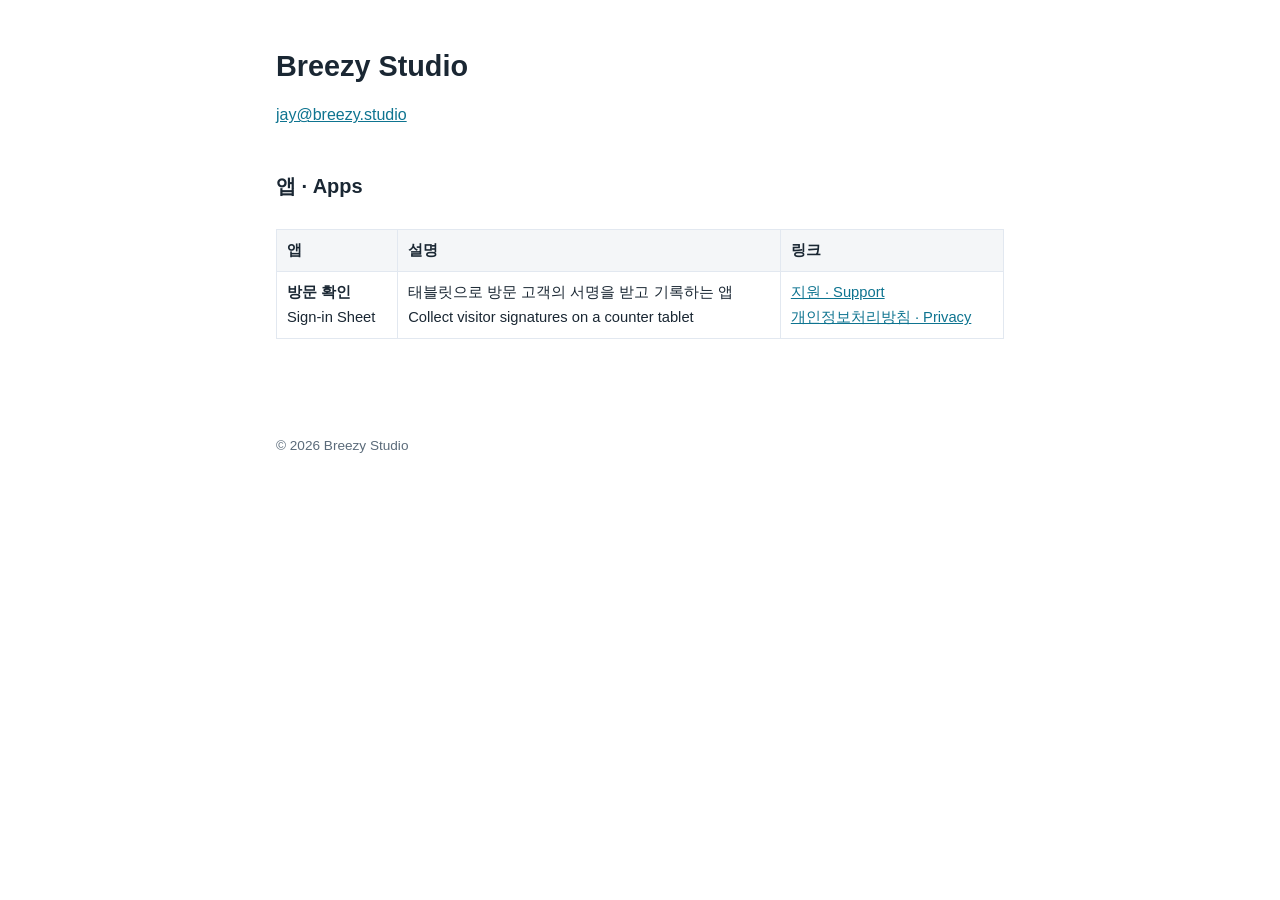
==== index.html @ 1c0f671f "Breezy Studio 사이트 첫 버전 - 루트: 앱 목록과 연락처 - /signin-sheet/privacy/: 방문 확인 개인정보처리방침 (시행일 2026-10-07) - /" ====
<!doctype html>
<html lang="ko">
<head>
<meta charset="utf-8">
<meta name="viewport" content="width=device-width, initial-scale=1">
<title>Breezy Studio</title>
<meta name="color-scheme" content="light dark">
<link rel="stylesheet" href="/assets/site.css">
</head>
<body>
<main>
  <h1>Breezy Studio</h1>
  <p class="meta"><a href="mailto:jay@breezy.studio">jay@breezy.studio</a></p>

  <h2>앱 · Apps</h2>
  <div class="table-wrap">
    <table>
      <thead><tr><th>앱</th><th>설명</th><th>링크</th></tr></thead>
      <tbody>
        <tr>
          <td><strong>방문 확인</strong><br>Sign-in Sheet</td>
          <td>태블릿으로 방문 고객의 서명을 받고 기록하는 앱<br>Collect visitor signatures on a counter tablet</td>
          <td><a href="/signin-sheet/support/">지원 · Support</a><br><a href="/signin-sheet/privacy/">개인정보처리방침 · Privacy</a></td>
        </tr>
      </tbody>
    </table>
  </div>
</main>
<footer>© 2026 Breezy Studio</footer>
</body>
</html>
---- assets/site.css ----
:root {
  --bg: #ffffff;
  --ink: #1a2733;
  --sub: #5b6b7a;
  --line: #e2e8f0;
  --head: #f4f6f8;
  --accent: #0e7490;
}

@media (prefers-color-scheme: dark) {
  :root {
    --bg: #0f1418;
    --ink: #e6edf3;
    --sub: #9aa8b5;
    --line: #2a333c;
    --head: #182028;
    --accent: #4fb3c8;
  }
}

* { box-sizing: border-box; }

body {
  margin: 0;
  background: var(--bg);
  color: var(--ink);
  font-family: -apple-system, BlinkMacSystemFont, "Apple SD Gothic Neo", "Noto Sans KR", "Segoe UI", sans-serif;
  font-size: 16px;
  line-height: 1.7;
  -webkit-text-size-adjust: 100%;
}

main { max-width: 760px; margin: 0 auto; padding: 48px 16px 80px; }

a { color: var(--accent); }

h1 { font-size: 1.8em; line-height: 1.3; margin: 0 0 .2em; }
h2 { font-size: 1.25em; margin: 2em 0 .6em; }
h3 { font-size: 1.05em; margin: 1.6em 0 .4em; }

.meta { color: var(--sub); margin-bottom: 2em; }

ul { padding-left: 1.3em; }

.table-wrap { overflow-x: auto; }
table { width: 100%; border-collapse: collapse; margin: 1em 0; font-size: .92em; }
th, td { border: 1px solid var(--line); padding: 8px 10px; text-align: left; vertical-align: top; }
th { background: var(--head); font-weight: 600; }

hr { margin: 3em 0; border: 0; border-top: 1px solid var(--line); }

nav.crumbs { font-size: .9em; color: var(--sub); margin-bottom: 1.5em; }
nav.crumbs a { color: var(--sub); }

footer { max-width: 760px; margin: 0 auto; padding: 0 16px 40px; color: var(--sub); font-size: .85em; }
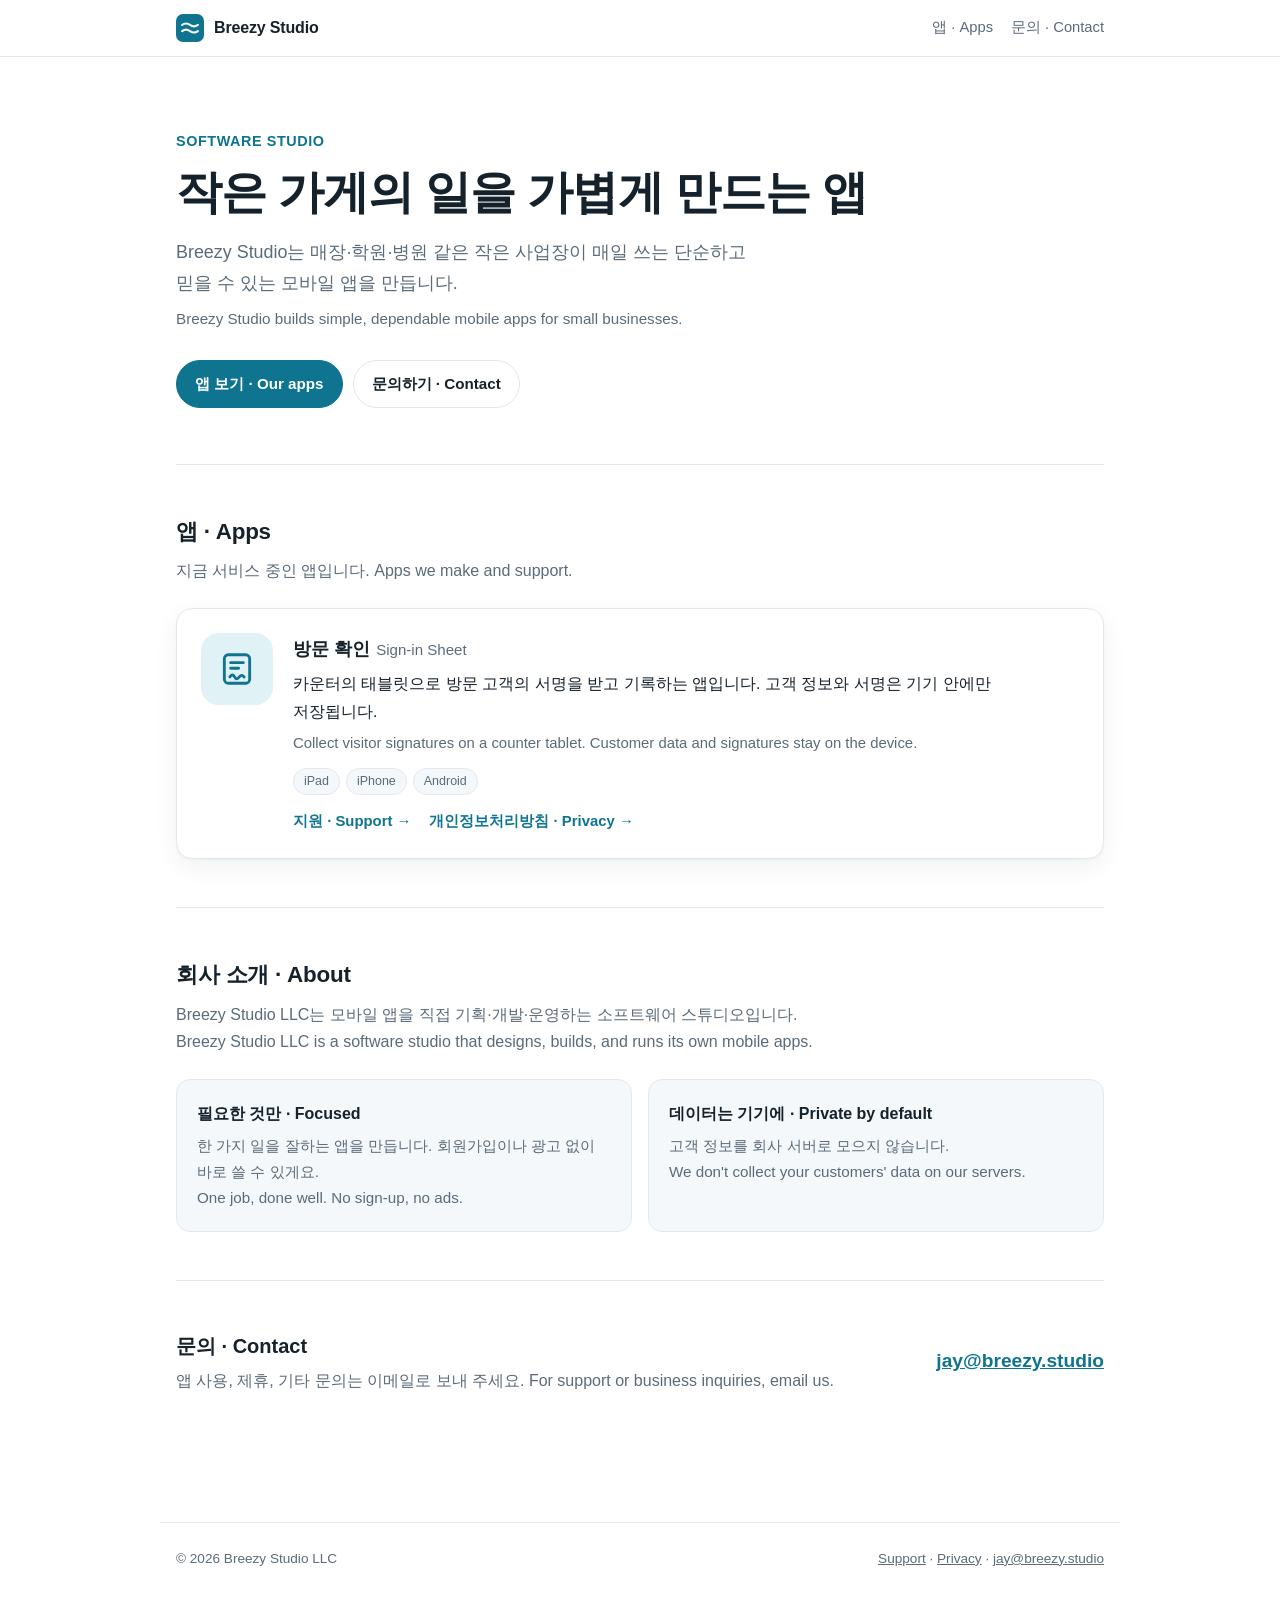
==== commit 84870d35: "회사 소개 사이트로 메인 페이지 개편 (BRE-35) - 헤더, 히어로, 앱 카드, 회사 소개, 문의 섹션 추가 - 로고/파비콘(assets/icon.svg) 추가, 지원·개인정보" ====
--- a/index.html
+++ b/index.html
@@ -4,28 +4,84 @@
 <meta charset="utf-8">
 <meta name="viewport" content="width=device-width, initial-scale=1">
 <title>Breezy Studio</title>
+<meta name="description" content="Breezy Studio는 작은 가게와 사업장을 위한 단순한 모바일 앱을 만듭니다. Breezy Studio builds simple mobile apps for small businesses.">
 <meta name="color-scheme" content="light dark">
+<link rel="icon" href="/assets/icon.svg" type="image/svg+xml">
 <link rel="stylesheet" href="/assets/site.css">
 </head>
 <body>
-<main>
-  <h1>Breezy Studio</h1>
-  <p class="meta"><a href="mailto:jay@breezy.studio">jay@breezy.studio</a></p>
+<header class="site-header">
+  <div class="inner">
+    <a class="brand" href="/"><img src="/assets/icon.svg" alt="" width="28" height="28"> Breezy Studio</a>
+    <nav class="site-nav">
+      <a href="#apps">앱 · Apps</a>
+      <a href="#contact">문의 · Contact</a>
+    </nav>
+  </div>
+</header>
 
-  <h2>앱 · Apps</h2>
-  <div class="table-wrap">
-    <table>
-      <thead><tr><th>앱</th><th>설명</th><th>링크</th></tr></thead>
-      <tbody>
-        <tr>
-          <td><strong>방문 확인</strong><br>Sign-in Sheet</td>
-          <td>태블릿으로 방문 고객의 서명을 받고 기록하는 앱<br>Collect visitor signatures on a counter tablet</td>
-          <td><a href="/signin-sheet/support/">지원 · Support</a><br><a href="/signin-sheet/privacy/">개인정보처리방침 · Privacy</a></td>
-        </tr>
-      </tbody>
-    </table>
-  </div>
+<main class="home">
+  <section class="hero">
+    <p class="eyebrow">Software Studio</p>
+    <h1>작은 가게의 일을 가볍게 만드는 앱</h1>
+    <p class="lead">Breezy Studio는 매장·학원·병원 같은 작은 사업장이 매일 쓰는 단순하고 믿을 수 있는 모바일 앱을 만듭니다.</p>
+    <p class="lead-en">Breezy Studio builds simple, dependable mobile apps for small businesses.</p>
+    <div class="actions">
+      <a class="btn primary" href="#apps">앱 보기 · Our apps</a>
+      <a class="btn" href="mailto:jay@breezy.studio">문의하기 · Contact</a>
+    </div>
+  </section>
+
+  <section class="section" id="apps">
+    <h2>앱 · Apps</h2>
+    <p class="section-sub">지금 서비스 중인 앱입니다. Apps we make and support.</p>
+
+    <article class="app-card">
+      <div class="app-icon" aria-hidden="true">
+        <svg viewBox="0 0 24 24" fill="none" stroke="currentColor" stroke-width="1.8" stroke-linecap="round" stroke-linejoin="round"><rect x="4" y="3" width="16" height="18" rx="2.5"/><path d="M8 8h8M8 11.5h5"/><path d="M7.5 17c1.2-1.6 2.2-1.6 3 0s1.8 1.6 3 0 2-1 3 0"/></svg>
+      </div>
+      <div>
+        <h3>방문 확인<small>Sign-in Sheet</small></h3>
+        <p>카운터의 태블릿으로 방문 고객의 서명을 받고 기록하는 앱입니다. 고객 정보와 서명은 기기 안에만 저장됩니다.</p>
+        <p class="en">Collect visitor signatures on a counter tablet. Customer data and signatures stay on the device.</p>
+        <div class="platforms"><span class="tag">iPad</span><span class="tag">iPhone</span><span class="tag">Android</span></div>
+        <div class="links">
+          <a href="/signin-sheet/support/">지원 · Support →</a>
+          <a href="/signin-sheet/privacy/">개인정보처리방침 · Privacy →</a>
+        </div>
+      </div>
+    </article>
+  </section>
+
+  <section class="section" id="about">
+    <h2>회사 소개 · About</h2>
+    <p class="section-sub">Breezy Studio LLC는 모바일 앱을 직접 기획·개발·운영하는 소프트웨어 스튜디오입니다.<br>Breezy Studio LLC is a software studio that designs, builds, and runs its own mobile apps.</p>
+    <div class="grid-2">
+      <div class="info">
+        <h3>필요한 것만 · Focused</h3>
+        <p>한 가지 일을 잘하는 앱을 만듭니다. 회원가입이나 광고 없이 바로 쓸 수 있게요.<br>One job, done well. No sign-up, no ads.</p>
+      </div>
+      <div class="info">
+        <h3>데이터는 기기에 · Private by default</h3>
+        <p>고객 정보를 회사 서버로 모으지 않습니다.<br>We don't collect your customers' data on our servers.</p>
+      </div>
+    </div>
+  </section>
+
+  <section class="section" id="contact">
+    <div class="contact">
+      <div>
+        <h2 style="margin:0 0 4px">문의 · Contact</h2>
+        <p>앱 사용, 제휴, 기타 문의는 이메일로 보내 주세요. For support or business inquiries, email us.</p>
+      </div>
+      <a class="email" href="mailto:jay@breezy.studio">jay@breezy.studio</a>
+    </div>
+  </section>
 </main>
-<footer>© 2026 Breezy Studio</footer>
+
+<footer class="site-footer">
+  <span>© 2026 Breezy Studio LLC</span>
+  <span><a href="/signin-sheet/support/">Support</a> · <a href="/signin-sheet/privacy/">Privacy</a> · <a href="mailto:jay@breezy.studio">jay@breezy.studio</a></span>
+</footer>
 </body>
 </html>
--- a/assets/site.css
+++ b/assets/site.css
@@ -1,20 +1,28 @@
 :root {
   --bg: #ffffff;
-  --ink: #1a2733;
+  --bg-soft: #f5f8fa;
+  --ink: #15212b;
   --sub: #5b6b7a;
   --line: #e2e8f0;
   --head: #f4f6f8;
+  --card: #ffffff;
   --accent: #0e7490;
+  --accent-soft: #e0f2f6;
+  --shadow: 0 1px 2px rgba(15, 30, 45, .04), 0 8px 24px rgba(15, 30, 45, .06);
 }
 
 @media (prefers-color-scheme: dark) {
   :root {
     --bg: #0f1418;
+    --bg-soft: #141b21;
     --ink: #e6edf3;
     --sub: #9aa8b5;
     --line: #2a333c;
     --head: #182028;
+    --card: #161e25;
     --accent: #4fb3c8;
+    --accent-soft: #15313a;
+    --shadow: 0 1px 2px rgba(0, 0, 0, .3), 0 8px 24px rgba(0, 0, 0, .25);
   }
 }
 
@@ -28,19 +36,33 @@
   font-size: 16px;
   line-height: 1.7;
   -webkit-text-size-adjust: 100%;
+  word-break: keep-all;
 }
-
-main { max-width: 760px; margin: 0 auto; padding: 48px 16px 80px; }
 
 a { color: var(--accent); }
 
-h1 { font-size: 1.8em; line-height: 1.3; margin: 0 0 .2em; }
+/* Site header */
+.site-header { border-bottom: 1px solid var(--line); }
+.site-header .inner {
+  max-width: 960px; margin: 0 auto; padding: 14px 16px;
+  display: flex; align-items: center; justify-content: space-between; gap: 16px;
+}
+.brand { display: inline-flex; align-items: center; gap: 10px; color: var(--ink); text-decoration: none; font-weight: 700; letter-spacing: -.01em; }
+.brand img { width: 28px; height: 28px; flex: none; }
+.site-nav { display: flex; gap: 18px; font-size: .92em; }
+.site-nav a { color: var(--sub); text-decoration: none; }
+.site-nav a:hover { color: var(--ink); }
+
+/* Document pages (support, privacy) */
+main { max-width: 760px; margin: 0 auto; padding: 48px 16px 80px; }
+
+h1 { font-size: 1.8em; line-height: 1.3; margin: 0 0 .2em; letter-spacing: -.02em; }
 h2 { font-size: 1.25em; margin: 2em 0 .6em; }
 h3 { font-size: 1.05em; margin: 1.6em 0 .4em; }
 
 .meta { color: var(--sub); margin-bottom: 2em; }
 
-ul { padding-left: 1.3em; }
+ul, ol { padding-left: 1.3em; }
 
 .table-wrap { overflow-x: auto; }
 table { width: 100%; border-collapse: collapse; margin: 1em 0; font-size: .92em; }
@@ -52,4 +74,65 @@
 nav.crumbs { font-size: .9em; color: var(--sub); margin-bottom: 1.5em; }
 nav.crumbs a { color: var(--sub); }
 
+/* Home page */
+main.home { max-width: 960px; padding-top: 0; }
+
+.hero { padding: 72px 0 56px; }
+.eyebrow { color: var(--accent); font-weight: 600; font-size: .9em; letter-spacing: .04em; text-transform: uppercase; margin: 0 0 12px; }
+.hero h1 { font-size: clamp(2em, 5vw, 2.9em); line-height: 1.2; margin: 0 0 16px; max-width: 18em; }
+.hero .lead { font-size: 1.12em; color: var(--sub); max-width: 34em; margin: 0; }
+.hero .lead-en { color: var(--sub); max-width: 34em; margin: 8px 0 0; font-size: .95em; }
+.hero .actions { display: flex; flex-wrap: wrap; gap: 10px; margin-top: 28px; }
+
+.btn {
+  display: inline-block; padding: 10px 18px; border-radius: 999px;
+  font-weight: 600; font-size: .95em; text-decoration: none;
+  border: 1px solid var(--line); color: var(--ink); background: var(--card);
+}
+.btn.primary { background: var(--accent); border-color: var(--accent); color: #fff; }
+@media (prefers-color-scheme: dark) { .btn.primary { color: #0f1418; } }
+
+.section { padding: 48px 0; border-top: 1px solid var(--line); }
+.section > h2 { margin: 0 0 6px; font-size: 1.4em; letter-spacing: -.01em; }
+.section > .section-sub { color: var(--sub); margin: 0 0 24px; }
+
+.app-card {
+  display: grid; grid-template-columns: 72px 1fr; gap: 20px; align-items: start;
+  padding: 24px; border: 1px solid var(--line); border-radius: 16px;
+  background: var(--card); box-shadow: var(--shadow);
+}
+.app-icon {
+  width: 72px; height: 72px; border-radius: 18px; display: grid; place-items: center;
+  background: var(--accent-soft); color: var(--accent);
+}
+.app-icon svg { width: 38px; height: 38px; }
+.app-card h3 { margin: 0; font-size: 1.15em; }
+.app-card h3 small { font-weight: 500; color: var(--sub); font-size: .82em; margin-left: 6px; }
+.app-card p { margin: 6px 0 0; }
+.app-card .en { color: var(--sub); font-size: .93em; }
+.app-card .platforms { display: flex; flex-wrap: wrap; gap: 6px; margin-top: 12px; }
+.tag { font-size: .78em; padding: 2px 10px; border-radius: 999px; background: var(--bg-soft); border: 1px solid var(--line); color: var(--sub); }
+.app-card .links { display: flex; flex-wrap: wrap; gap: 8px 18px; margin-top: 14px; font-size: .93em; font-weight: 600; }
+.app-card .links a { text-decoration: none; }
+
+.grid-2 { display: grid; grid-template-columns: repeat(2, 1fr); gap: 16px; }
+.info { padding: 20px; border-radius: 14px; background: var(--bg-soft); border: 1px solid var(--line); }
+.info h3 { margin: 0 0 6px; font-size: 1em; }
+.info p { margin: 0; color: var(--sub); font-size: .95em; }
+
+.contact { display: flex; flex-wrap: wrap; align-items: center; justify-content: space-between; gap: 16px; }
+.contact p { margin: 0; color: var(--sub); }
+.contact .email { font-size: 1.2em; font-weight: 600; }
+
+@media (max-width: 600px) {
+  .hero { padding: 48px 0 40px; }
+  .app-card { grid-template-columns: 1fr; gap: 14px; padding: 20px; }
+  .app-icon { width: 60px; height: 60px; border-radius: 15px; }
+  .grid-2 { grid-template-columns: 1fr; }
+  .site-nav { gap: 14px; }
+}
+
+/* Footer */
 footer { max-width: 760px; margin: 0 auto; padding: 0 16px 40px; color: var(--sub); font-size: .85em; }
+footer.site-footer { max-width: 960px; padding-top: 24px; border-top: 1px solid var(--line); display: flex; flex-wrap: wrap; justify-content: space-between; gap: 8px; }
+footer a { color: var(--sub); }
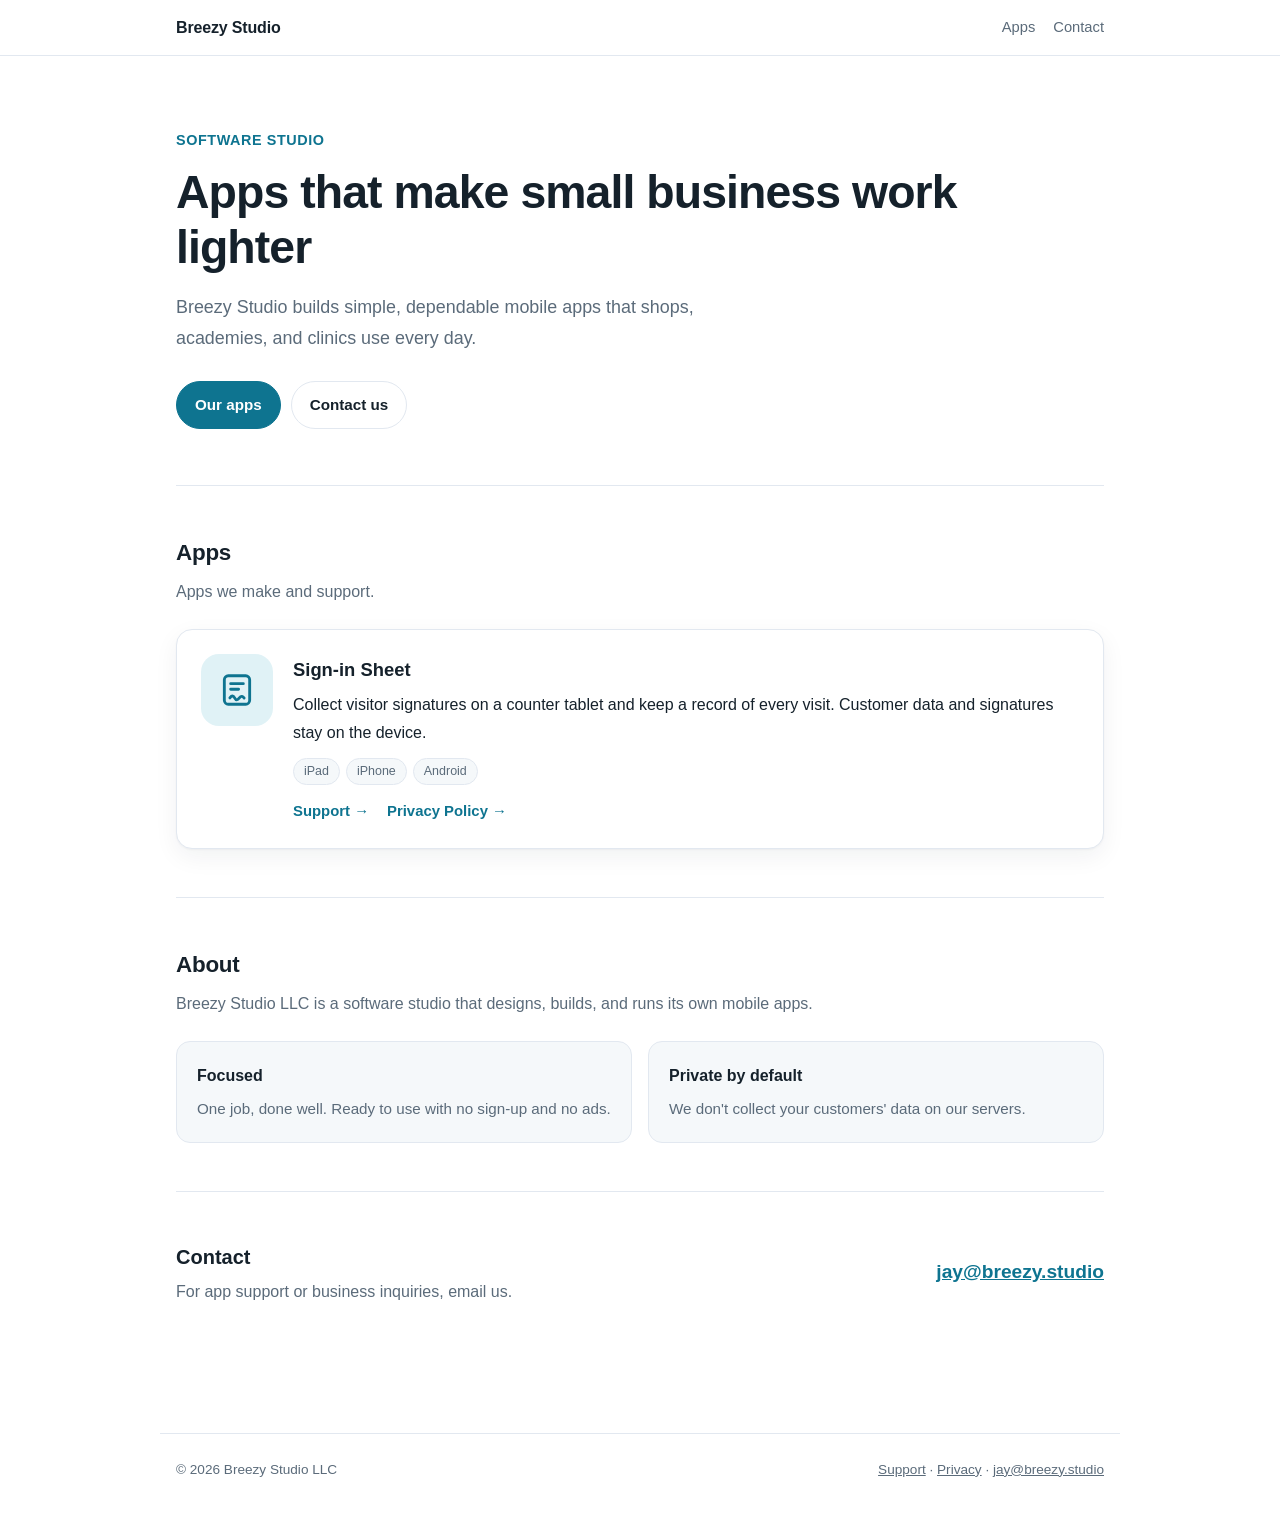
==== commit 09302f73: "사이트를 영어 중심으로 변경하고 회사 로고 제거 - 메인 페이지를 영어로 다시 작성 - 지원·개인정보 페이지는 영어를 먼저, 한국어를 아래에 배치 - 헤더 로고와 파비콘(asset" ====
--- a/index.html
+++ b/index.html
@@ -1,21 +1,20 @@
 <!doctype html>
-<html lang="ko">
+<html lang="en">
 <head>
 <meta charset="utf-8">
 <meta name="viewport" content="width=device-width, initial-scale=1">
 <title>Breezy Studio</title>
-<meta name="description" content="Breezy Studio는 작은 가게와 사업장을 위한 단순한 모바일 앱을 만듭니다. Breezy Studio builds simple mobile apps for small businesses.">
+<meta name="description" content="Breezy Studio LLC builds simple, dependable mobile apps for small businesses.">
 <meta name="color-scheme" content="light dark">
-<link rel="icon" href="/assets/icon.svg" type="image/svg+xml">
 <link rel="stylesheet" href="/assets/site.css">
 </head>
 <body>
 <header class="site-header">
   <div class="inner">
-    <a class="brand" href="/"><img src="/assets/icon.svg" alt="" width="28" height="28"> Breezy Studio</a>
+    <a class="brand" href="/">Breezy Studio</a>
     <nav class="site-nav">
-      <a href="#apps">앱 · Apps</a>
-      <a href="#contact">문의 · Contact</a>
+      <a href="#apps">Apps</a>
+      <a href="#contact">Contact</a>
     </nav>
   </div>
 </header>
@@ -23,47 +22,45 @@
 <main class="home">
   <section class="hero">
     <p class="eyebrow">Software Studio</p>
-    <h1>작은 가게의 일을 가볍게 만드는 앱</h1>
-    <p class="lead">Breezy Studio는 매장·학원·병원 같은 작은 사업장이 매일 쓰는 단순하고 믿을 수 있는 모바일 앱을 만듭니다.</p>
-    <p class="lead-en">Breezy Studio builds simple, dependable mobile apps for small businesses.</p>
+    <h1>Apps that make small business work lighter</h1>
+    <p class="lead">Breezy Studio builds simple, dependable mobile apps that shops, academies, and clinics use every day.</p>
     <div class="actions">
-      <a class="btn primary" href="#apps">앱 보기 · Our apps</a>
-      <a class="btn" href="mailto:jay@breezy.studio">문의하기 · Contact</a>
+      <a class="btn primary" href="#apps">Our apps</a>
+      <a class="btn" href="mailto:jay@breezy.studio">Contact us</a>
     </div>
   </section>
 
   <section class="section" id="apps">
-    <h2>앱 · Apps</h2>
-    <p class="section-sub">지금 서비스 중인 앱입니다. Apps we make and support.</p>
+    <h2>Apps</h2>
+    <p class="section-sub">Apps we make and support.</p>
 
     <article class="app-card">
       <div class="app-icon" aria-hidden="true">
         <svg viewBox="0 0 24 24" fill="none" stroke="currentColor" stroke-width="1.8" stroke-linecap="round" stroke-linejoin="round"><rect x="4" y="3" width="16" height="18" rx="2.5"/><path d="M8 8h8M8 11.5h5"/><path d="M7.5 17c1.2-1.6 2.2-1.6 3 0s1.8 1.6 3 0 2-1 3 0"/></svg>
       </div>
       <div>
-        <h3>방문 확인<small>Sign-in Sheet</small></h3>
-        <p>카운터의 태블릿으로 방문 고객의 서명을 받고 기록하는 앱입니다. 고객 정보와 서명은 기기 안에만 저장됩니다.</p>
-        <p class="en">Collect visitor signatures on a counter tablet. Customer data and signatures stay on the device.</p>
+        <h3>Sign-in Sheet</h3>
+        <p>Collect visitor signatures on a counter tablet and keep a record of every visit. Customer data and signatures stay on the device.</p>
         <div class="platforms"><span class="tag">iPad</span><span class="tag">iPhone</span><span class="tag">Android</span></div>
         <div class="links">
-          <a href="/signin-sheet/support/">지원 · Support →</a>
-          <a href="/signin-sheet/privacy/">개인정보처리방침 · Privacy →</a>
+          <a href="/signin-sheet/support/">Support →</a>
+          <a href="/signin-sheet/privacy/">Privacy Policy →</a>
         </div>
       </div>
     </article>
   </section>
 
   <section class="section" id="about">
-    <h2>회사 소개 · About</h2>
-    <p class="section-sub">Breezy Studio LLC는 모바일 앱을 직접 기획·개발·운영하는 소프트웨어 스튜디오입니다.<br>Breezy Studio LLC is a software studio that designs, builds, and runs its own mobile apps.</p>
+    <h2>About</h2>
+    <p class="section-sub">Breezy Studio LLC is a software studio that designs, builds, and runs its own mobile apps.</p>
     <div class="grid-2">
       <div class="info">
-        <h3>필요한 것만 · Focused</h3>
-        <p>한 가지 일을 잘하는 앱을 만듭니다. 회원가입이나 광고 없이 바로 쓸 수 있게요.<br>One job, done well. No sign-up, no ads.</p>
+        <h3>Focused</h3>
+        <p>One job, done well. Ready to use with no sign-up and no ads.</p>
       </div>
       <div class="info">
-        <h3>데이터는 기기에 · Private by default</h3>
-        <p>고객 정보를 회사 서버로 모으지 않습니다.<br>We don't collect your customers' data on our servers.</p>
+        <h3>Private by default</h3>
+        <p>We don't collect your customers' data on our servers.</p>
       </div>
     </div>
   </section>
@@ -71,8 +68,8 @@
   <section class="section" id="contact">
     <div class="contact">
       <div>
-        <h2 style="margin:0 0 4px">문의 · Contact</h2>
-        <p>앱 사용, 제휴, 기타 문의는 이메일로 보내 주세요. For support or business inquiries, email us.</p>
+        <h2 style="margin:0 0 4px">Contact</h2>
+        <p>For app support or business inquiries, email us.</p>
       </div>
       <a class="email" href="mailto:jay@breezy.studio">jay@breezy.studio</a>
     </div>
--- a/assets/site.css
+++ b/assets/site.css
@@ -47,8 +47,7 @@
   max-width: 960px; margin: 0 auto; padding: 14px 16px;
   display: flex; align-items: center; justify-content: space-between; gap: 16px;
 }
-.brand { display: inline-flex; align-items: center; gap: 10px; color: var(--ink); text-decoration: none; font-weight: 700; letter-spacing: -.01em; }
-.brand img { width: 28px; height: 28px; flex: none; }
+.brand { color: var(--ink); text-decoration: none; font-weight: 700; letter-spacing: -.01em; }
 .site-nav { display: flex; gap: 18px; font-size: .92em; }
 .site-nav a { color: var(--sub); text-decoration: none; }
 .site-nav a:hover { color: var(--ink); }
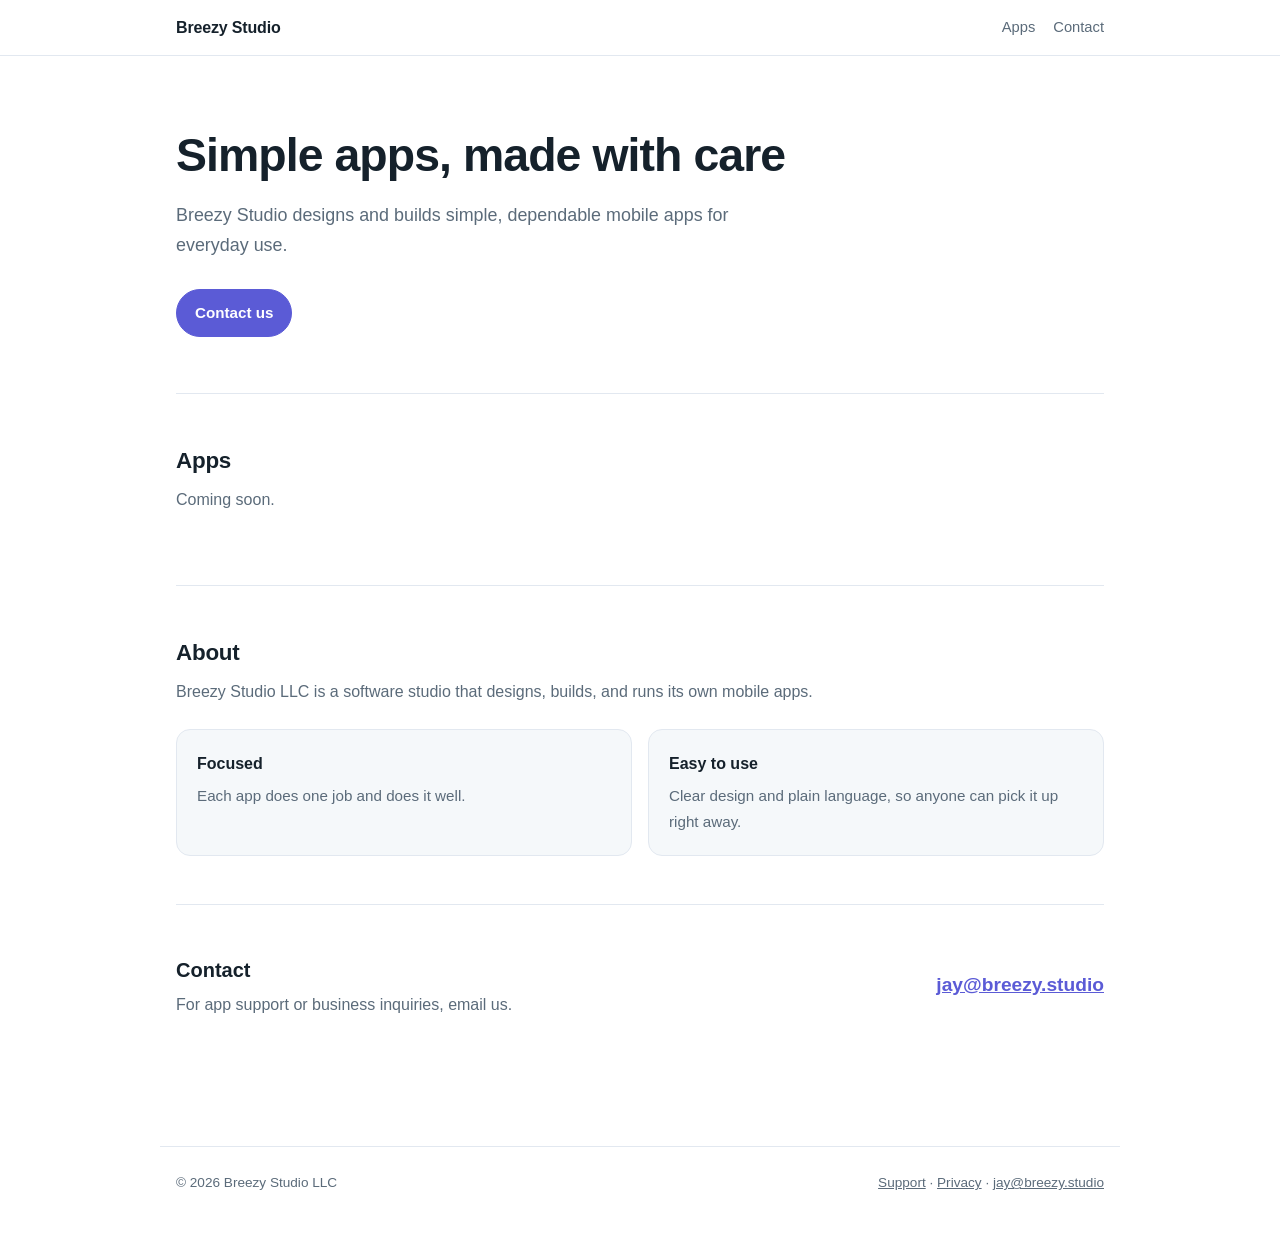
==== commit 3173df57: "메인 페이지 문구 정리와 강조색 변경 - 제목 위 "Software Studio" 문구 제거 - 첫 화면과 회사 소개 문구를 특정 앱·고객층에 묶이지 않게 변경 - Our apps" ====
--- a/index.html
+++ b/index.html
@@ -4,7 +4,7 @@
 <meta charset="utf-8">
 <meta name="viewport" content="width=device-width, initial-scale=1">
 <title>Breezy Studio</title>
-<meta name="description" content="Breezy Studio LLC builds simple, dependable mobile apps for small businesses.">
+<meta name="description" content="Breezy Studio LLC designs and builds simple, dependable mobile apps.">
 <meta name="color-scheme" content="light dark">
 <link rel="stylesheet" href="/assets/site.css">
 </head>
@@ -21,33 +21,16 @@
 
 <main class="home">
   <section class="hero">
-    <p class="eyebrow">Software Studio</p>
-    <h1>Apps that make small business work lighter</h1>
-    <p class="lead">Breezy Studio builds simple, dependable mobile apps that shops, academies, and clinics use every day.</p>
+    <h1>Simple apps, made with care</h1>
+    <p class="lead">Breezy Studio designs and builds simple, dependable mobile apps for everyday use.</p>
     <div class="actions">
-      <a class="btn primary" href="#apps">Our apps</a>
-      <a class="btn" href="mailto:jay@breezy.studio">Contact us</a>
+      <a class="btn primary" href="mailto:jay@breezy.studio">Contact us</a>
     </div>
   </section>
 
   <section class="section" id="apps">
     <h2>Apps</h2>
-    <p class="section-sub">Apps we make and support.</p>
-
-    <article class="app-card">
-      <div class="app-icon" aria-hidden="true">
-        <svg viewBox="0 0 24 24" fill="none" stroke="currentColor" stroke-width="1.8" stroke-linecap="round" stroke-linejoin="round"><rect x="4" y="3" width="16" height="18" rx="2.5"/><path d="M8 8h8M8 11.5h5"/><path d="M7.5 17c1.2-1.6 2.2-1.6 3 0s1.8 1.6 3 0 2-1 3 0"/></svg>
-      </div>
-      <div>
-        <h3>Sign-in Sheet</h3>
-        <p>Collect visitor signatures on a counter tablet and keep a record of every visit. Customer data and signatures stay on the device.</p>
-        <div class="platforms"><span class="tag">iPad</span><span class="tag">iPhone</span><span class="tag">Android</span></div>
-        <div class="links">
-          <a href="/signin-sheet/support/">Support →</a>
-          <a href="/signin-sheet/privacy/">Privacy Policy →</a>
-        </div>
-      </div>
-    </article>
+    <p class="section-sub">Coming soon.</p>
   </section>
 
   <section class="section" id="about">
@@ -56,11 +39,11 @@
     <div class="grid-2">
       <div class="info">
         <h3>Focused</h3>
-        <p>One job, done well. Ready to use with no sign-up and no ads.</p>
+        <p>Each app does one job and does it well.</p>
       </div>
       <div class="info">
-        <h3>Private by default</h3>
-        <p>We don't collect your customers' data on our servers.</p>
+        <h3>Easy to use</h3>
+        <p>Clear design and plain language, so anyone can pick it up right away.</p>
       </div>
     </div>
   </section>
--- a/assets/site.css
+++ b/assets/site.css
@@ -6,8 +6,8 @@
   --line: #e2e8f0;
   --head: #f4f6f8;
   --card: #ffffff;
-  --accent: #0e7490;
-  --accent-soft: #e0f2f6;
+  --accent: #5b5bd6;
+  --accent-soft: #efefff;
   --shadow: 0 1px 2px rgba(15, 30, 45, .04), 0 8px 24px rgba(15, 30, 45, .06);
 }
 
@@ -20,8 +20,8 @@
     --line: #2a333c;
     --head: #182028;
     --card: #161e25;
-    --accent: #4fb3c8;
-    --accent-soft: #15313a;
+    --accent: #9ea3ff;
+    --accent-soft: #25264d;
     --shadow: 0 1px 2px rgba(0, 0, 0, .3), 0 8px 24px rgba(0, 0, 0, .25);
   }
 }
@@ -77,7 +77,6 @@
 main.home { max-width: 960px; padding-top: 0; }
 
 .hero { padding: 72px 0 56px; }
-.eyebrow { color: var(--accent); font-weight: 600; font-size: .9em; letter-spacing: .04em; text-transform: uppercase; margin: 0 0 12px; }
 .hero h1 { font-size: clamp(2em, 5vw, 2.9em); line-height: 1.2; margin: 0 0 16px; max-width: 18em; }
 .hero .lead { font-size: 1.12em; color: var(--sub); max-width: 34em; margin: 0; }
 .hero .lead-en { color: var(--sub); max-width: 34em; margin: 8px 0 0; font-size: .95em; }
